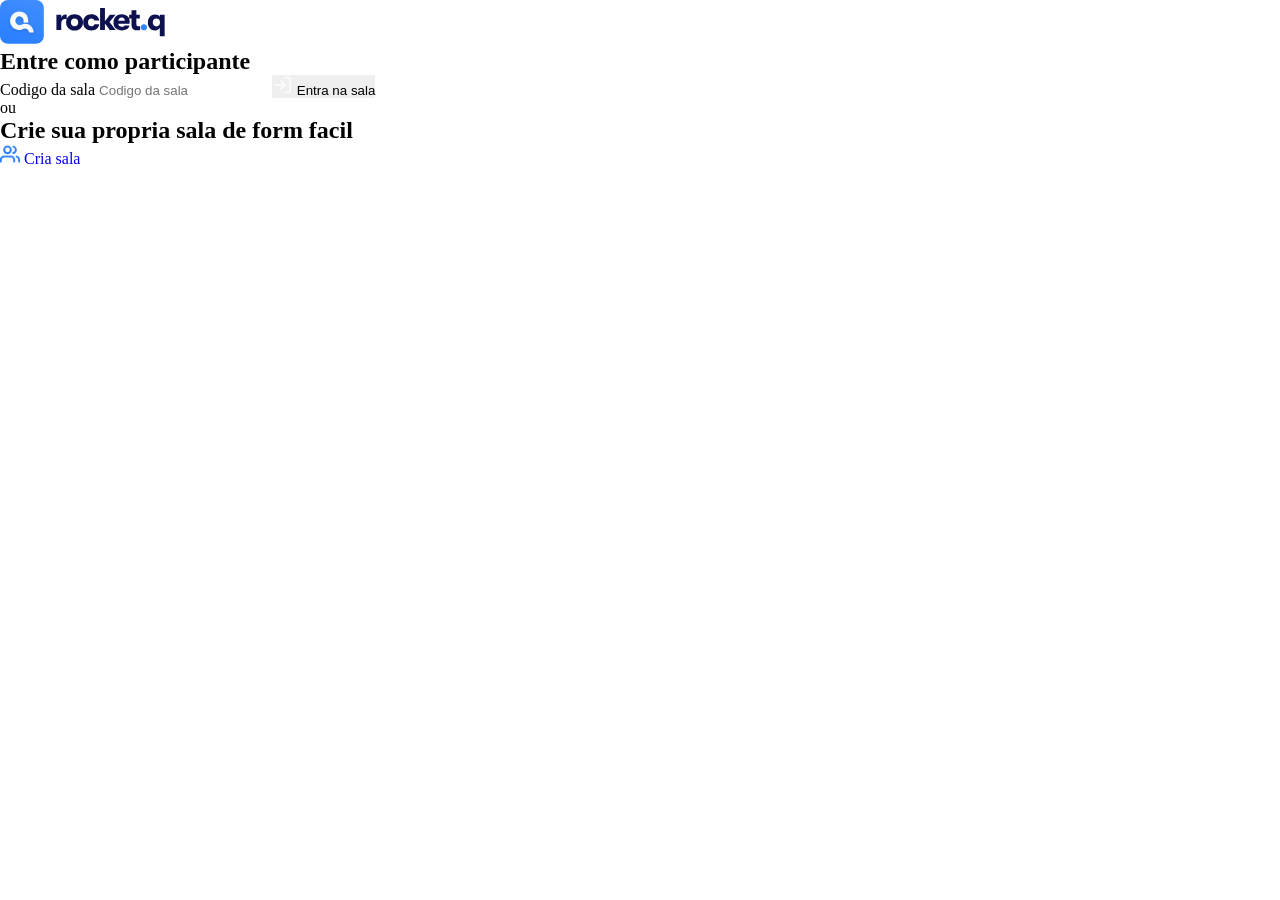
==== Home.html @ 7440a52f "Aula 01 - Liftoff" ====
<!DOCTYPE html>
<html lang="pt_Br">
  <head>
    <meta charset="UTF-8" />
    <meta http-equiv="X-UA-Compatible" content="IE=edge" />
    <meta name="viewport" content="width=device-width, initial-scale=1.0" />
    <title>Rocket.Q</title>
    <link rel="stylesheet" href="styles/global.css">
    <link rel="stylesheet" href="styles/Home.css">


  </head>
  <body>
    <header><img src="images/logo.svg" alt="Rocket.Q logo" />
    </header>

    <main>
        <div class="container">
            <section>
                <h2>Entre como participante</h2>
                <form action="">
                    <label class="sr-only">Codigo da sala</label>
                    <input type="number" id="room-id" placeholder="Codigo da sala">
                    <button>
                        <img src="images/enter-room.svg" alt="Entra na sala">
                        Entra na sala
                    </button>
                </form>
            </section>
            <div class="separator">
                <div></div>
                <div>ou</div>
                <div></div>

            </div>
            <section>
                <h2>Crie sua propria sala de form facil</h2>
                 <a href="create-room.html">
                    <img src="images/users.svg" alt="Cria sala">
                    Cria sala

                 </a>
            </section>
        </div>
    </main>
  </body>
</html>
---- styles/global.css ----
*{
   margin: 0;
   padding: 0;
   border: none;
   text-decoration: none;
   box-sizing: border-box;

}




html{
    --black: #0D114F;
    --white: #FAFAFA;
    --red: #E83F5B;
    --light-blue:#E0ECFF;
    --Blue: #3485FF;
    --background:#FBFCFF;
    --overlay: #040911;
    --icons-detaisl: #A5B0C1; 


    --grey-dark:#4D5E77;
    --grey-blue:#A1B2CD;
    --gray-medium:#D3D9E2;
    --gray-light:#E5EAF1;

}
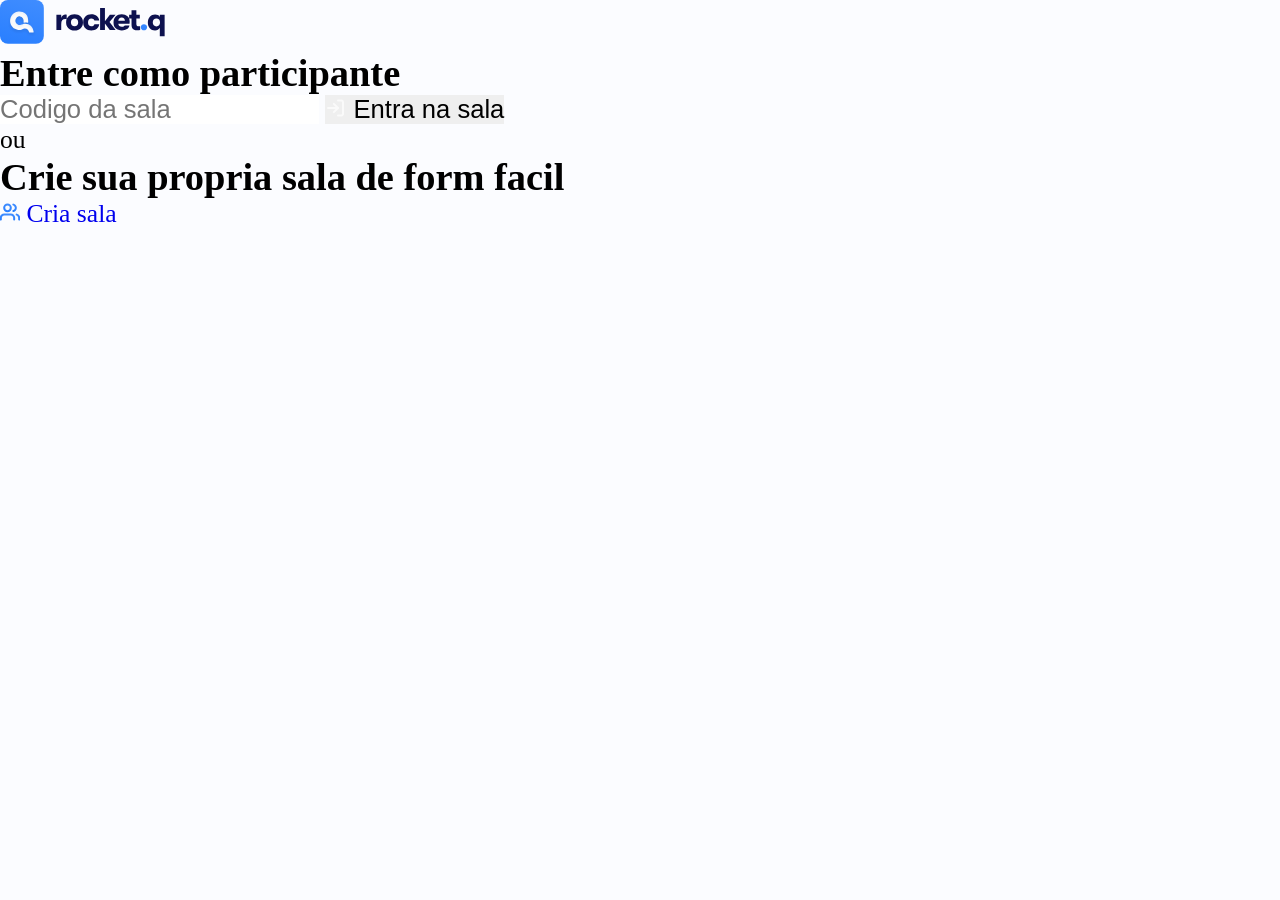
==== commit d8ce69c0: "global Liftoff finalizado" ====
--- a/Home.html
+++ b/Home.html
@@ -5,43 +5,52 @@
     <meta http-equiv="X-UA-Compatible" content="IE=edge" />
     <meta name="viewport" content="width=device-width, initial-scale=1.0" />
     <title>Rocket.Q</title>
-    <link rel="stylesheet" href="styles/global.css">
-    <link rel="stylesheet" href="styles/Home.css">
-
-
+    <link rel="preconnect" href="https://fonts.googleapis.com" />
+    <link rel="preconnect" href="https://fonts.gstatic.com" crossorigin />
+    <link
+      href="https: //fonts.googleapis.com/css2? family = Poppins: wght @ 200 & display = swap "
+      rel=" stylesheet "
+    />
+    <link rel="preconnect" href="https://fonts.googleapis.com" />
+    <link rel="preconnect" href="https://fonts.gstatic.com" crossorigin />
+    <link
+      href="https: //fonts.googleapis.com/css2? family = Poppins: ital, wght @ 0,200; 1,300 & display = swap "
+      rel=" stylesheet "
+    />
+    <link rel="stylesheet" href="styles/global.css" />
+    <link rel="stylesheet" href="styles/Home.css" />
   </head>
   <body>
-    <header><img src="images/logo.svg" alt="Rocket.Q logo" />
-    </header>
+      <div id="home" class="content">
+    <header><img src="images/logo.svg" alt="Rocket.Q logo" /></header>
 
     <main>
-        <div class="container">
-            <section>
-                <h2>Entre como participante</h2>
-                <form action="">
-                    <label class="sr-only">Codigo da sala</label>
-                    <input type="number" id="room-id" placeholder="Codigo da sala">
-                    <button>
-                        <img src="images/enter-room.svg" alt="Entra na sala">
-                        Entra na sala
-                    </button>
-                </form>
-            </section>
-            <div class="separator">
-                <div></div>
-                <div>ou</div>
-                <div></div>
-
-            </div>
-            <section>
-                <h2>Crie sua propria sala de form facil</h2>
-                 <a href="create-room.html">
-                    <img src="images/users.svg" alt="Cria sala">
-                    Cria sala
-
-                 </a>
-            </section>
+      <div class="container">
+        <section>
+          <h2>Entre como participante</h2>
+          <form action="">
+            <label class="sr-only">Codigo da sala</label>
+            <input type="number" id="room-id" placeholder="Codigo da sala" />
+            <button>
+              <img src="images/enter-room.svg" alt="Entra na sala" />
+              Entra na sala
+            </button>
+          </form>
+        </section>
+        <div class="separator">
+          <div></div>
+          <div>ou</div>
+          <div></div>
         </div>
+        <section>
+          <h2>Crie sua propria sala de form facil</h2>
+          <a href="create-room.html">
+            <img src="images/users.svg" alt="Cria sala" />
+            Cria sala
+          </a>
+        </section>
+      </div>
     </main>
+</div>
   </body>
 </html>
--- a/styles/global.css
+++ b/styles/global.css
@@ -6,8 +6,6 @@
    box-sizing: border-box;
 
 }
-
-
 
 
 html{
@@ -25,5 +23,35 @@
     --grey-blue:#A1B2CD;
     --gray-medium:#D3D9E2;
     --gray-light:#E5EAF1;
+ 
+    font-size: 62,5%;
 
+}
+
+body{
+    height: 100vh;
+    background:var(--background);
+   
+}
+
+body, button, input, textarea{
+    font-size: clamp(14px,  1.6rem, 2vw);
+    
+}
+
+.content{
+    width: 100%;
+    margin: 0 auto;
+}
+
+.sr-only{
+    position: absolute;
+    height: 1px;
+    width: 1px;
+    padding: 0;
+    margin: -1px;
+    overflow: hidden;
+    clip-path: rect (0,0,0,0);
+    white-space: nowrap;
+    border-width: 0;
 }
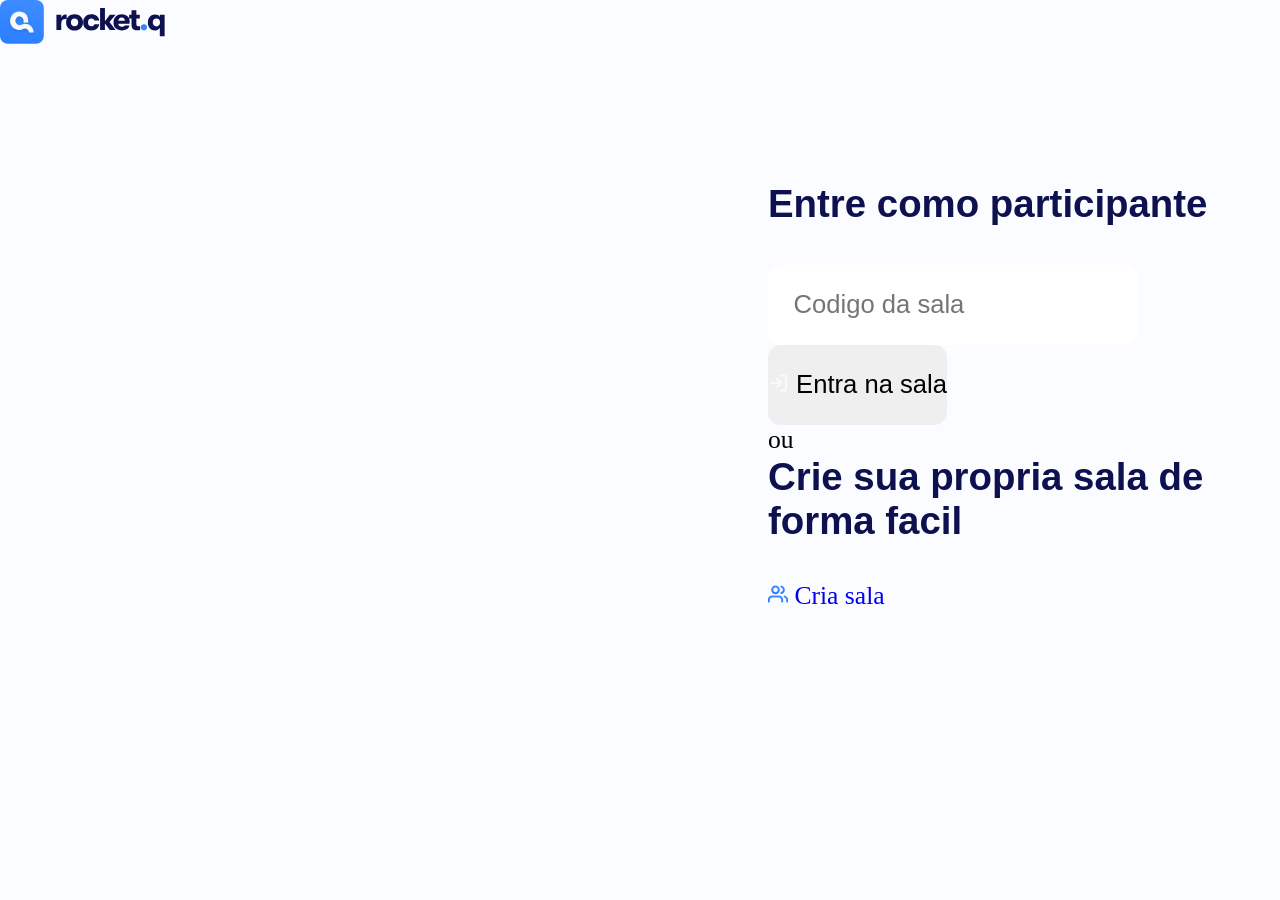
==== commit 6327e720: "Formulando Style" ====
--- a/Home.html
+++ b/Home.html
@@ -21,36 +21,40 @@
     <link rel="stylesheet" href="styles/Home.css" />
   </head>
   <body>
-      <div id="home" class="content">
-    <header><img src="images/logo.svg" alt="Rocket.Q logo" /></header>
+    <div id="home" class="content">
+      <header><img src="images/logo.svg" alt="Rocket.Q logo" /></header>
+         <div id="bg">
 
-    <main>
-      <div class="container">
-        <section>
-          <h2>Entre como participante</h2>
-          <form action="">
-            <label class="sr-only">Codigo da sala</label>
-            <input type="number" id="room-id" placeholder="Codigo da sala" />
-            <button>
-              <img src="images/enter-room.svg" alt="Entra na sala" />
-              Entra na sala
-            </button>
-          </form>
-        </section>
-        <div class="separator">
-          <div></div>
-          <div>ou</div>
-          <div></div>
+
+
+         </div>
+      <main>
+        <div class="container">
+          <section>
+            <h2>Entre como participante</h2>
+            <form action="">
+              <label class="sr-only">Codigo da sala</label>
+              <input type="number" id="room-id" placeholder="Codigo da sala" />
+              <button>
+                <img src="images/enter-room.svg" alt="Entra na sala" />
+                Entra na sala
+              </button>
+            </form>
+          </section>
+          <div class="separator">
+            <div></div>
+            <div>ou</div>
+            <div></div>
+          </div>
+          <section>
+            <h2>Crie sua propria sala de forma facil</h2>
+            <a href="create-room.html">
+              <img src="images/users.svg" alt="Cria sala" />
+              Cria sala
+            </a>
+          </section>
         </div>
-        <section>
-          <h2>Crie sua propria sala de form facil</h2>
-          <a href="create-room.html">
-            <img src="images/users.svg" alt="Cria sala" />
-            Cria sala
-          </a>
-        </section>
-      </div>
-    </main>
-</div>
+      </main>
+    </div>
   </body>
 </html>
--- a/styles/global.css
+++ b/styles/global.css
@@ -54,4 +54,8 @@
     clip-path: rect (0,0,0,0);
     white-space: nowrap;
     border-width: 0;
+}
+input, button, .button{
+    border-radius: .8rem;
+    height: 5rem ;
 }
--- a/styles/Home.css
+++ b/styles/Home.css
@@ -0,0 +1,34 @@
+.content{
+    display: grid;
+    grid-template-columns: 60% 40%; 
+    grid-template-rows:11.4rem 1fr;
+    grid-template-areas:
+    'header heder'
+    'left right'
+}
+ header{
+     grid-area:header ;
+ }
+ #bg{
+     grid-area:left;
+     background: url("/images/home-bg-img.svg") no-repeat top/contain;
+ }
+ main{
+     grid-area: right;
+     display: flex;
+     align-items: center;
+ }
+ main .container{
+     width: min(36.3rem 100%);
+ }
+ main h2{
+     font-family: 'poppins', sans-serif;
+     color: var(--black);
+     font-size:clamp (20px, 5vw, 2.8rem) ;
+     margin-bottom: 2.4rem;
+ }
+
+ input{
+     border: .2rem solid var(--gray-blue);
+     padding: 0 1.6rem ;
+ }
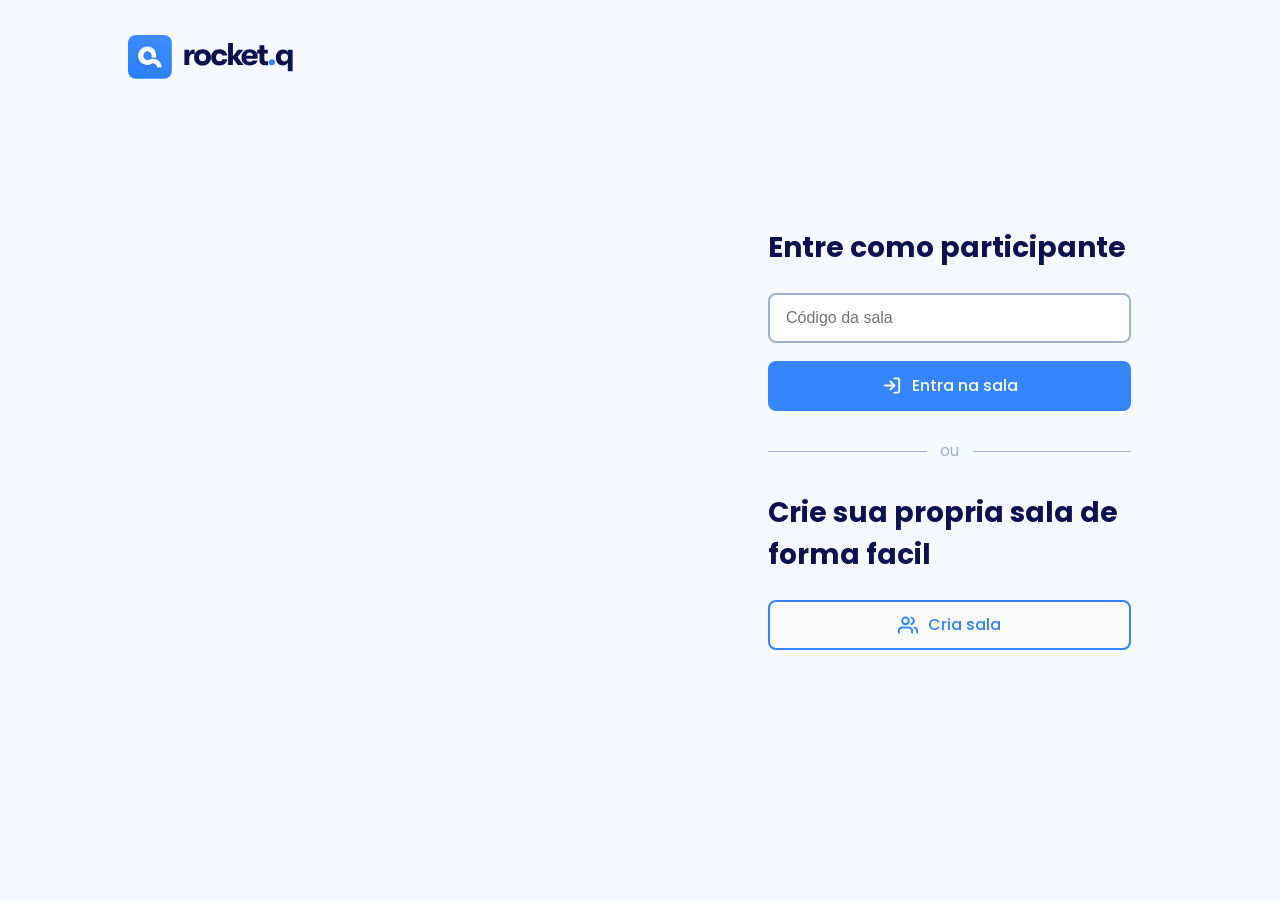
==== commit 32af1ab8: "correção de bug style global, mas atualizações" ====
--- a/Home.html
+++ b/Home.html
@@ -14,7 +14,7 @@
     <link rel="preconnect" href="https://fonts.googleapis.com" />
     <link rel="preconnect" href="https://fonts.gstatic.com" crossorigin />
     <link
-      href="https: //fonts.googleapis.com/css2? family = Poppins: ital, wght @ 0,200; 1,300 & display = swap "
+      href="https://fonts.googleapis.com/css2?family=Poppins:ital, wght @ 0,200; 1,300 & display = swap "
       rel=" stylesheet "
     />
     <link rel="stylesheet" href="styles/global.css" />
@@ -24,32 +24,31 @@
     <div id="home" class="content">
       <header><img src="images/logo.svg" alt="Rocket.Q logo" /></header>
          <div id="bg">
-
-
-
          </div>
       <main>
         <div class="container">
           <section>
             <h2>Entre como participante</h2>
             <form action="">
-              <label class="sr-only">Codigo da sala</label>
-              <input type="number" id="room-id" placeholder="Codigo da sala" />
+              <label class="sr-only" for="room-id">Codigo da sala</label>
+              <input type="number" id="room-id" placeholder="Código da sala"/>
               <button>
-                <img src="images/enter-room.svg" alt="Entra na sala" />
+                <img src="images/enter-room.svg" alt="Entra na sala"/>
                 Entra na sala
               </button>
             </form>
           </section>
+
           <div class="separator">
             <div></div>
             <div>ou</div>
             <div></div>
           </div>
+
           <section>
             <h2>Crie sua propria sala de forma facil</h2>
-            <a href="create-room.html">
-              <img src="images/users.svg" alt="Cria sala" />
+            <a href="create-room.html" class="button outlined">
+              <img src="images/users.svg" alt="Cria sala"/>
               Cria sala
             </a>
           </section>
--- a/styles/global.css
+++ b/styles/global.css
@@ -1,42 +1,42 @@
 *{
-   margin: 0;
-   padding: 0;
-   border: none;
-   text-decoration: none;
-   box-sizing: border-box;
-
+    margin: 0;
+    padding: 0;
+    border: none;
+    text-decoration: none;
+    box-sizing: border-box;
 }
-
 
 html{
     --black: #0D114F;
     --white: #FAFAFA;
     --red: #E83F5B;
-    --light-blue:#E0ECFF;
-    --Blue: #3485FF;
-    --background:#FBFCFF;
+    --light-blue: #E0ECFF;
+    --blue: #3485FF;
+    --background: #F6FAFF;
     --overlay: #040911;
-    --icons-detaisl: #A5B0C1; 
+    --icons-details: #A5B0C1;
 
+    --grey-dark: #4D5E77;
+    --grey-blue: #A1B2CD;
+    --grey-light:#E5EAF1;
+    --grey-medium: #eaecf2;
 
-    --grey-dark:#4D5E77;
-    --grey-blue:#A1B2CD;
-    --gray-medium:#D3D9E2;
-    --gray-light:#E5EAF1;
- 
-    font-size: 62,5%;
-
+   
+    font-size: 62.5%;
 }
 
 body{
+    display: flex;
     height: 100vh;
-    background:var(--background);
-   
+    background: var(--background);
 }
 
 body, button, input, textarea{
-    font-size: clamp(14px,  1.6rem, 2vw);
     
+    font-size: clamp(14px, 1.6rem, 2vw);
+
+    font-family: 'Open Sans', sans-serif;
+   
 }
 
 .content{
@@ -51,11 +51,71 @@
     padding: 0;
     margin: -1px;
     overflow: hidden;
-    clip-path: rect (0,0,0,0);
+    clip-path: rect(0, 0, 0, 0);
     white-space: nowrap;
     border-width: 0;
 }
+
+
+
 input, button, .button{
     border-radius: .8rem;
-    height: 5rem ;
+    height: 5rem;
+}
+
+button, .button{
+    font-family: 'Poppins';
+    font-weight: 500;
+    line-height: 0;
+
+    display: flex;
+    align-items: center;
+    justify-content: center;
+
+    background: var(--blue);
+    color: var(--white);
+
+    transition: filter .2s;
+
+    cursor: pointer;
+}
+
+button:hover, .button:hover{
+    filter: brightness(1.2);
+}
+
+button > img,
+.button > img{
+    margin-right: 1rem;
+    width: 2rem;
+}
+
+button.outlined,
+.button.outlined{
+    background: var(--white);
+    color: var(--blue);
+    border: .2rem solid var(--blue);
+}
+
+button.red,
+.button.red{
+    background: var(--red);
+    color: var(--white);
+}
+
+button.grey,
+.button.grey{
+    background: var(--grey-light);
+    color: var(--grey-dark);
+}
+
+
+
+.content header{
+    width: 80%;  
+    margin: 3.5rem auto;
+}
+
+.content header img{
+    width: 16.7rem;
 }
--- a/styles/Home.css
+++ b/styles/Home.css
@@ -1,34 +1,97 @@
+  
 .content{
     display: grid;
-    grid-template-columns: 60% 40%; 
-    grid-template-rows:11.4rem 1fr;
-    grid-template-areas:
-    'header heder'
+    grid-template-columns: 60% 40%;
+    grid-template-rows: 11.4rem 1fr;
+
+    grid-template-areas: 
+    'header header'
     'left right'
 }
- header{
-     grid-area:header ;
- }
- #bg{
-     grid-area:left;
-     background: url("/images/home-bg-img.svg") no-repeat top/contain;
- }
- main{
-     grid-area: right;
-     display: flex;
-     align-items: center;
- }
- main .container{
-     width: min(36.3rem 100%);
- }
- main h2{
-     font-family: 'poppins', sans-serif;
-     color: var(--black);
-     font-size:clamp (20px, 5vw, 2.8rem) ;
-     margin-bottom: 2.4rem;
- }
 
- input{
-     border: .2rem solid var(--gray-blue);
-     padding: 0 1.6rem ;
- }+header{
+    grid-area: header;
+}
+
+#bg{
+    grid-area: left;
+
+    background: url('/images/home-bg-img.svg') no-repeat top/contain;
+    background-position-x: -10rem;
+}
+
+main{
+    grid-area: right;
+
+    display: flex;
+    align-items: center;
+    margin-top: -12rem;
+}
+
+main .container{    
+    width: min(36.3rem, 100%);
+}
+
+main h2{
+    font-family: 'Poppins', sans-serif;
+    color: var(--black);
+    font-size: clamp(20px, 5vw, 2.8rem);
+    margin-bottom: 2.4rem;
+}
+
+input{
+    border: .2rem solid var(--grey-blue);
+    padding: 0 1.6rem;
+    outline: none;
+}
+
+input, button, .button{
+    width: 100%;
+    margin-bottom: 1.8rem;
+}
+
+
+.separator{
+    display: flex;
+    align-items: center;
+
+    margin: 4rem 0;
+}
+
+.separator div:nth-child(2){
+    color: var(--grey-blue);
+    font-family: 'Poppins', sans-serif;
+    font-weight: 400;
+    padding: 0 1.35rem;
+    line-height: 0;
+}
+
+.separator div:nth-child(1),
+.separator div:nth-child(3){
+    background: var(--grey-blue);
+    width: 100%;
+    height: 1px;
+}
+
+
+.ball{
+    width: 21.2rem;
+    height: 21.2rem;
+    background: var(--blue);
+    clip-path: circle();
+    opacity: 0.1;
+
+    position: fixed;
+}
+
+.ball.top{
+    top: -46rem;
+    width: 63.3rem;
+    right: -35rem;
+    height: 63.3rem;
+}
+
+.ball.bottom{
+    bottom: -15rem;
+    right: 5.6rem
+}
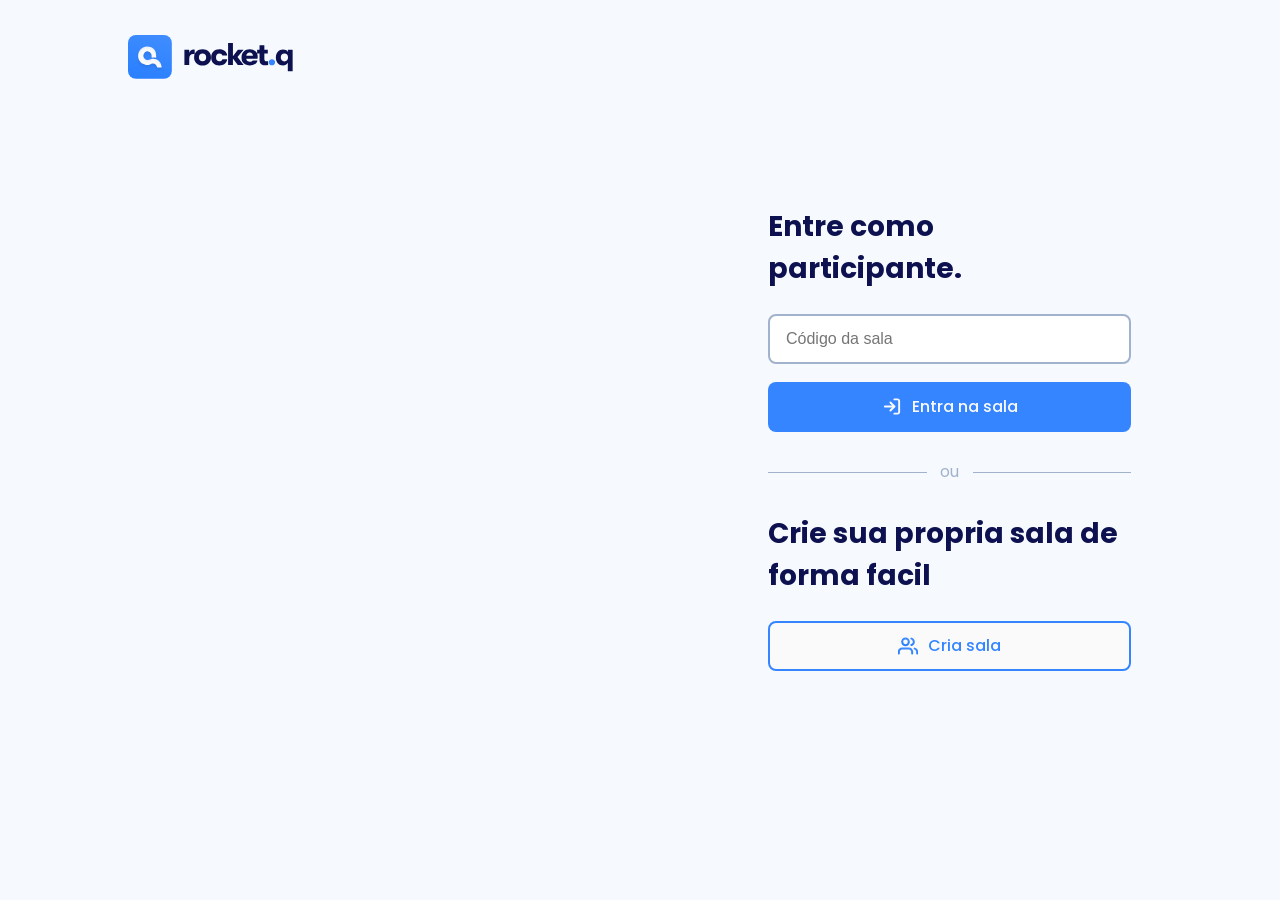
==== commit f289a300: "upando" ====
--- a/Home.html
+++ b/Home.html
@@ -28,7 +28,7 @@
       <main>
         <div class="container">
           <section>
-            <h2>Entre como participante</h2>
+            <h2>Entre como participante.</h2>
             <form action="">
               <label class="sr-only" for="room-id">Codigo da sala</label>
               <input type="number" id="room-id" placeholder="Código da sala"/>
@@ -56,4 +56,4 @@
       </main>
     </div>
   </body>
-</html>
+</htm
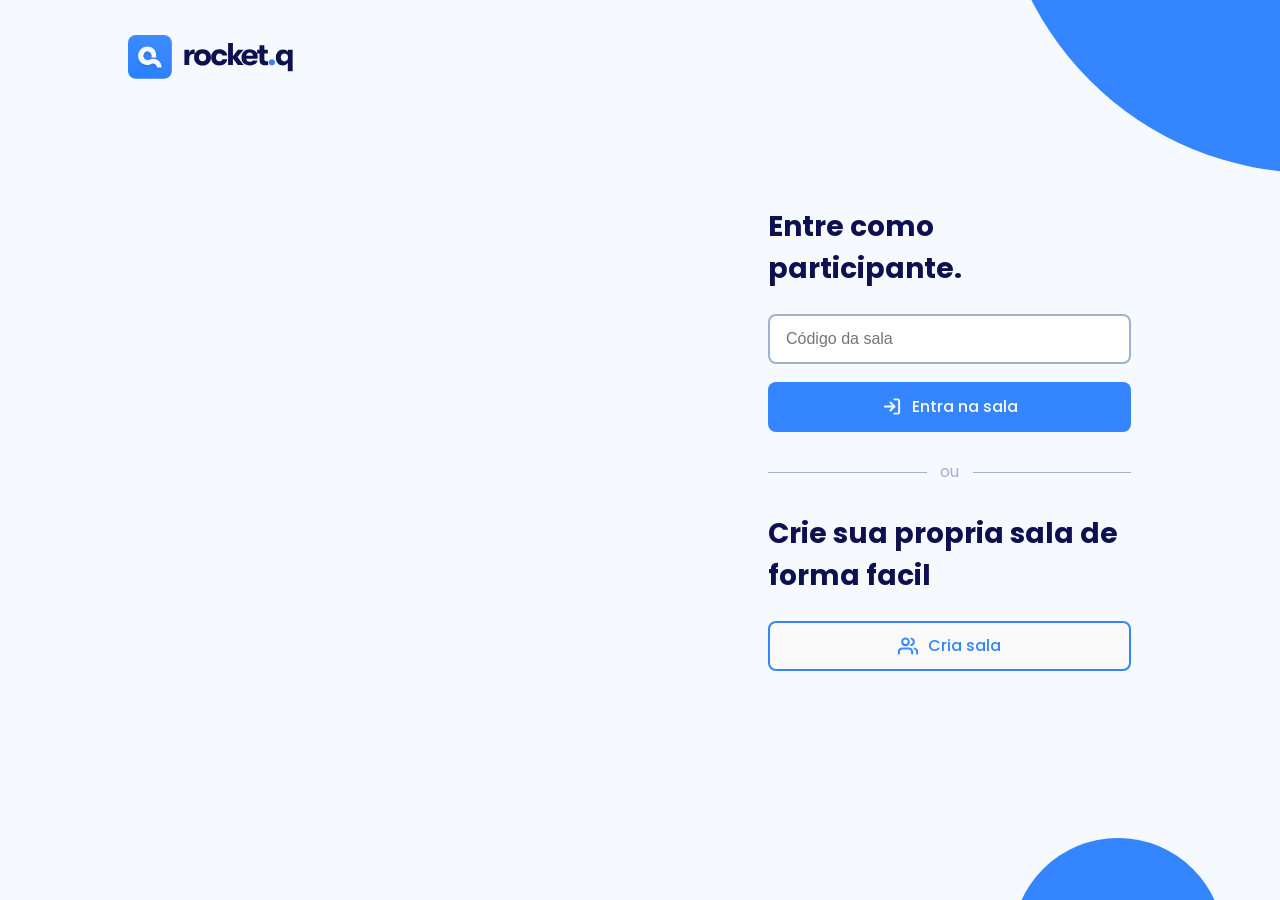
==== commit a1cac93c: "adicionando pag create html e modificando global e home em stle" ====
--- a/Home.html
+++ b/Home.html
@@ -24,6 +24,8 @@
     <div id="home" class="content">
       <header><img src="images/logo.svg" alt="Rocket.Q logo" /></header>
          <div id="bg">
+           <div class="ball top"></div>
+           <div class="ball bottom"></div>
          </div>
       <main>
         <div class="container">
--- a/styles/Home.css
+++ b/styles/Home.css
@@ -79,8 +79,7 @@
     height: 21.2rem;
     background: var(--blue);
     clip-path: circle();
-    opacity: 0.1;
-
+    opacity: 0,9;
     position: fixed;
 }
 
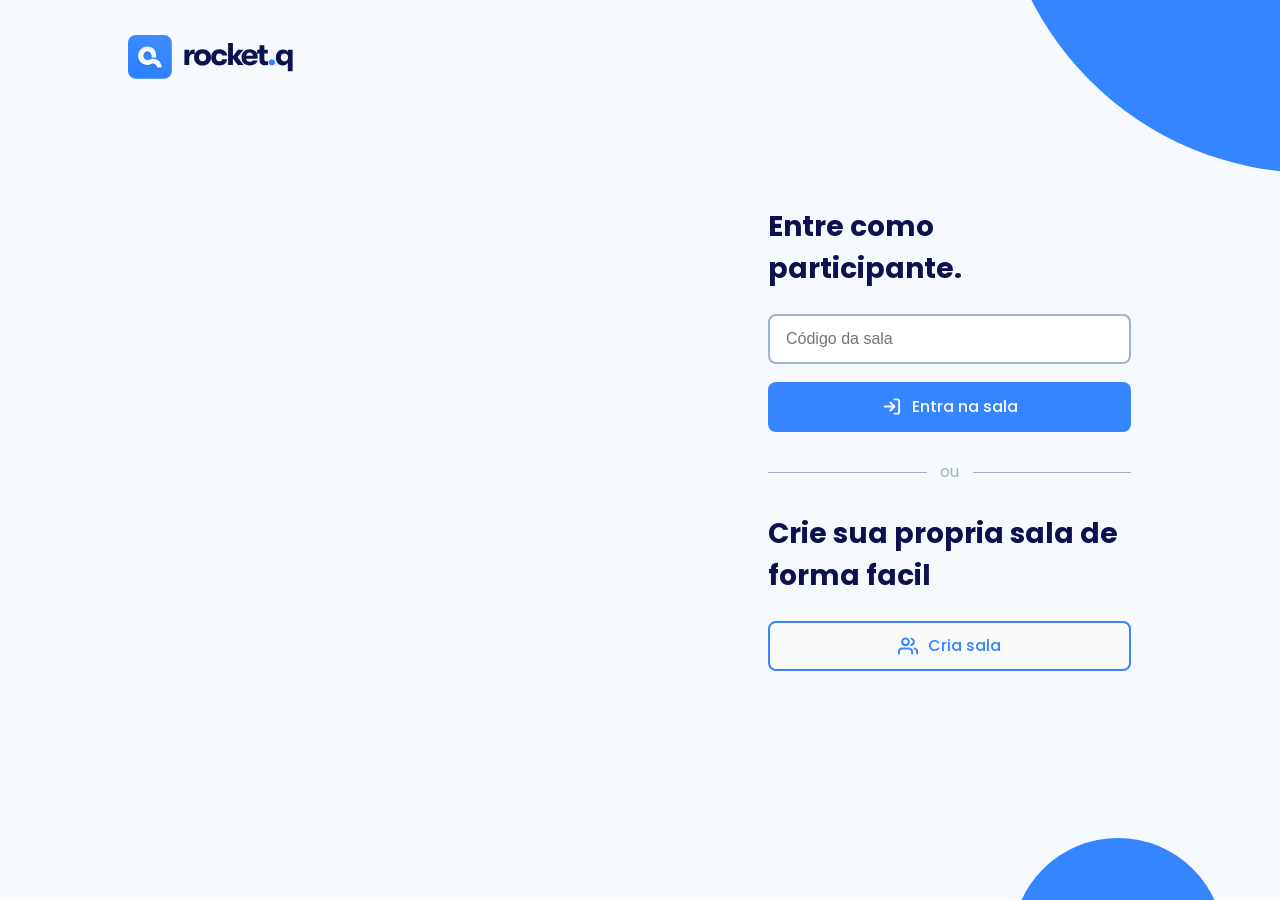
==== commit 2e5f223d: "corrigindo o fechamento da tag" ====
--- a/Home.html
+++ b/Home.html
@@ -49,7 +49,7 @@
 
           <section>
             <h2>Crie sua propria sala de forma facil</h2>
-            <a href="create-room.html" class="button outlined">
+            <a href="Create.html" class="button outlined">
               <img src="images/users.svg" alt="Cria sala"/>
               Cria sala
             </a>
@@ -58,4 +58,4 @@
       </main>
     </div>
   </body>
-</htm+</html>
